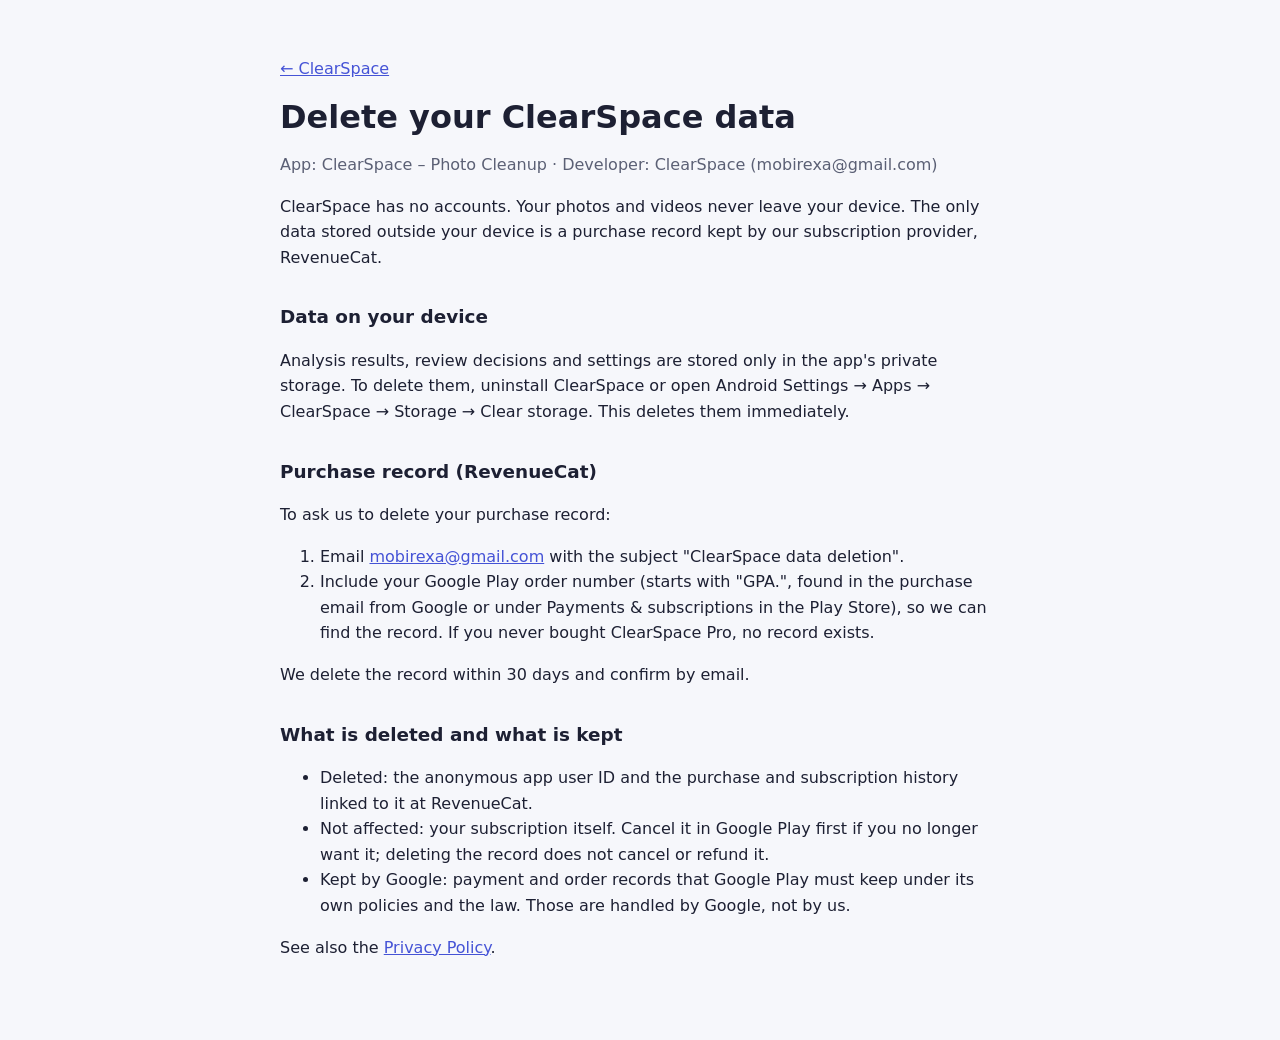
==== delete.html @ 15d2f9f1 "Add data deletion page Co-Authored-By: Claude Opus 5.5 <noreply@anthropic.com>" ====
<!doctype html>
<html lang="en">
<head>
<meta charset="utf-8">
<meta name="viewport" content="width=device-width, initial-scale=1">
<title>ClearSpace Data Deletion</title>
<style>
  :root { --bg: #f6f7fb; --ink: #1d2033; --muted: #5b6075; --accent: #4553d6; }
  @media (prefers-color-scheme: dark) { :root { --bg: #14151d; --ink: #eceef8; --muted: #a3a8bd; --accent: #a8b2ff; } }
  body { margin: 0; background: var(--bg); color: var(--ink); font: 16px/1.6 system-ui, -apple-system, "Segoe UI", Roboto, sans-serif; }
  main { max-width: 720px; margin: 0 auto; padding: 40px 20px 64px; }
  h1 { font-size: 2rem; line-height: 1.2; margin: 0 0 4px; }
  h2 { font-size: 1.15rem; margin: 32px 0 8px; }
  p, li { color: var(--ink); }
  .muted { color: var(--muted); }
  a { color: var(--accent); }
</style>
</head>
<body>
<main>
<p><a href="./">← ClearSpace</a></p>
<h1>Delete your ClearSpace data</h1>
<p class="muted">App: ClearSpace – Photo Cleanup · Developer: ClearSpace (mobirexa@gmail.com)</p>

<p>ClearSpace has no accounts. Your photos and videos never leave your device. The only data stored outside your device is a purchase record kept by our subscription provider, RevenueCat.</p>

<h2>Data on your device</h2>
<p>Analysis results, review decisions and settings are stored only in the app's private storage. To delete them, uninstall ClearSpace or open Android Settings → Apps → ClearSpace → Storage → Clear storage. This deletes them immediately.</p>

<h2>Purchase record (RevenueCat)</h2>
<p>To ask us to delete your purchase record:</p>
<ol>
  <li>Email <a href="mailto:mobirexa@gmail.com?subject=ClearSpace%20data%20deletion">mobirexa@gmail.com</a> with the subject "ClearSpace data deletion".</li>
  <li>Include your Google Play order number (starts with "GPA.", found in the purchase email from Google or under Payments &amp; subscriptions in the Play Store), so we can find the record. If you never bought ClearSpace Pro, no record exists.</li>
</ol>
<p>We delete the record within 30 days and confirm by email.</p>

<h2>What is deleted and what is kept</h2>
<ul>
  <li>Deleted: the anonymous app user ID and the purchase and subscription history linked to it at RevenueCat.</li>
  <li>Not affected: your subscription itself. Cancel it in Google Play first if you no longer want it; deleting the record does not cancel or refund it.</li>
  <li>Kept by Google: payment and order records that Google Play must keep under its own policies and the law. Those are handled by Google, not by us.</li>
</ul>

<p>See also the <a href="privacy.html">Privacy Policy</a>.</p>
</main>
</body>
</html>
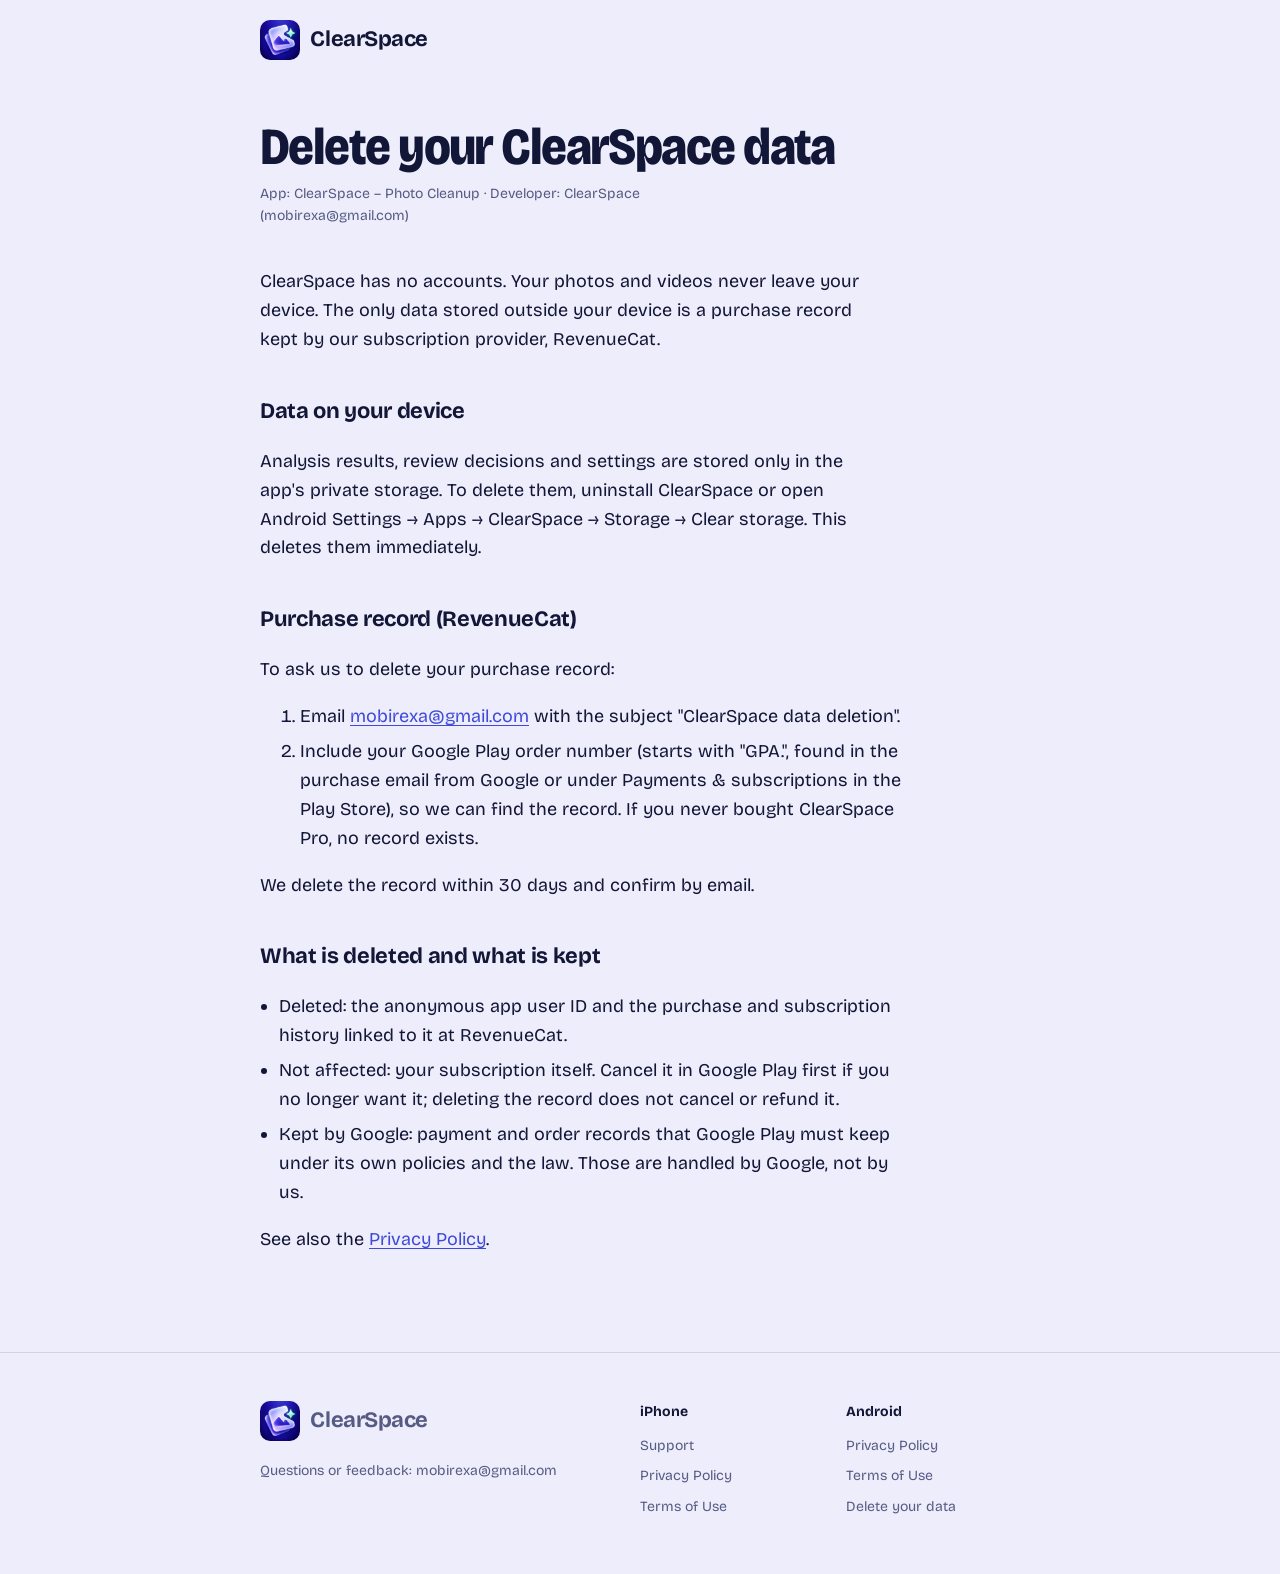
==== commit e60b4428: "Redesign the site as one landing page for iPhone and Android - New landing page: tidy-up hero (a sca" ====
--- a/delete.html
+++ b/delete.html
@@ -4,23 +4,22 @@
 <meta charset="utf-8">
 <meta name="viewport" content="width=device-width, initial-scale=1">
 <title>ClearSpace Data Deletion</title>
-<style>
-  :root { --bg: #f6f7fb; --ink: #1d2033; --muted: #5b6075; --accent: #4553d6; }
-  @media (prefers-color-scheme: dark) { :root { --bg: #14151d; --ink: #eceef8; --muted: #a3a8bd; --accent: #a8b2ff; } }
-  body { margin: 0; background: var(--bg); color: var(--ink); font: 16px/1.6 system-ui, -apple-system, "Segoe UI", Roboto, sans-serif; }
-  main { max-width: 720px; margin: 0 auto; padding: 40px 20px 64px; }
-  h1 { font-size: 2rem; line-height: 1.2; margin: 0 0 4px; }
-  h2 { font-size: 1.15rem; margin: 32px 0 8px; }
-  p, li { color: var(--ink); }
-  .muted { color: var(--muted); }
-  a { color: var(--accent); }
-</style>
+<link rel="icon" href="img/icon.png">
+<link rel="preconnect" href="https://fonts.googleapis.com">
+<link rel="preconnect" href="https://fonts.gstatic.com" crossorigin>
+<link rel="stylesheet" href="https://fonts.googleapis.com/css2?family=Bricolage+Grotesque:opsz,wdth,wght@12..96,75..100,400..800&display=swap">
+<link rel="stylesheet" href="assets/site.css">
 </head>
 <body>
-<main>
-<p><a href="./">← ClearSpace</a></p>
+<header class="site-header">
+  <div class="wrap">
+    <a class="brand" href="./"><img src="img/icon.png" alt="" width="40" height="40">ClearSpace</a>
+  </div>
+</header>
+<main class="doc">
+<div class="wrap">
 <h1>Delete your ClearSpace data</h1>
-<p class="muted">App: ClearSpace – Photo Cleanup · Developer: ClearSpace (mobirexa@gmail.com)</p>
+<p class="meta">App: ClearSpace – Photo Cleanup · Developer: ClearSpace (mobirexa@gmail.com)</p>
 
 <p>ClearSpace has no accounts. Your photos and videos never leave your device. The only data stored outside your device is a purchase record kept by our subscription provider, RevenueCat.</p>
 
@@ -43,6 +42,31 @@
 </ul>
 
 <p>See also the <a href="privacy.html">Privacy Policy</a>.</p>
+</div>
 </main>
+<footer class="site-footer">
+  <div class="wrap">
+    <div class="about">
+      <a class="brand" href="./"><img src="img/icon.png" alt="" width="40" height="40">ClearSpace</a>
+      <p>Questions or feedback: <a href="mailto:mobirexa@gmail.com">mobirexa@gmail.com</a></p>
+    </div>
+    <div>
+      <h2>iPhone</h2>
+      <ul>
+        <li><a href="ios/support.html">Support</a></li>
+        <li><a href="ios/privacy.html">Privacy Policy</a></li>
+        <li><a href="https://www.apple.com/legal/internet-services/itunes/dev/stdeula/">Terms of Use</a></li>
+      </ul>
+    </div>
+    <div>
+      <h2>Android</h2>
+      <ul>
+        <li><a href="privacy.html">Privacy Policy</a></li>
+        <li><a href="terms.html">Terms of Use</a></li>
+        <li><a href="delete.html">Delete your data</a></li>
+      </ul>
+    </div>
+  </div>
+</footer>
 </body>
 </html>
--- a/assets/site.css
+++ b/assets/site.css
@@ -0,0 +1,295 @@
+/* ClearSpace site: shared tokens, landing page and policy pages. */
+:root {
+  --paper: #eeedfb;
+  --surface: #ffffff;
+  --ink: #121637;
+  --muted: #565b83;
+  --indigo: #3f4bd8;
+  --lilac: #c9c3ff;
+  --mint: #9ef0d2;
+  --mint-ink: #0d5a43;
+  --line: rgba(18, 22, 55, 0.12);
+  --band: #121637;
+  --band-ink: #eceeff;
+  --radius-photo: 18px;
+  --radius-phone: 44px;
+  --measure: 34em;
+  --step--1: 0.875rem;
+  --step-0: 1.125rem;
+  --step-1: 1.375rem;
+  --step-2: 1.875rem;
+  --step-3: clamp(2.25rem, 1.6rem + 2.6vw, 3.25rem);
+  --step-4: clamp(2.75rem, 1.7rem + 4.6vw, 5.25rem);
+  color-scheme: light dark;
+}
+
+@media (prefers-color-scheme: dark) {
+  :root {
+    --paper: #0d1030;
+    --surface: #171b44;
+    --ink: #eceeff;
+    --muted: #a7abd0;
+    --indigo: #a9b1ff;
+    --lilac: #3a3f86;
+    --mint-ink: #9ef0d2;
+    --line: rgba(236, 238, 255, 0.14);
+    --band: #1a1f57;
+  }
+}
+
+*, *::before, *::after { box-sizing: border-box; }
+
+html { -webkit-text-size-adjust: 100%; scroll-behavior: smooth; }
+@media (prefers-reduced-motion: reduce) { html { scroll-behavior: auto; } }
+
+body {
+  margin: 0;
+  background: var(--paper);
+  color: var(--ink);
+  font: 400 var(--step-0)/1.6 "Bricolage Grotesque", system-ui, -apple-system, "Segoe UI", sans-serif;
+  font-optical-sizing: auto;
+}
+
+img { display: block; max-width: 100%; }
+h1, h2, h3, .finds p { text-wrap: balance; }
+a { color: var(--indigo); text-underline-offset: 0.18em; }
+a:focus-visible, summary:focus-visible, button:focus-visible {
+  outline: 3px solid var(--indigo);
+  outline-offset: 3px;
+  border-radius: 6px;
+}
+
+.wrap { width: min(1160px, 100% - 2.5rem); margin-inline: auto; }
+
+/* Header */
+.site-header { padding-block: 1.25rem; }
+.site-header .wrap { display: flex; align-items: center; justify-content: space-between; gap: 1rem; }
+.brand {
+  display: inline-flex; align-items: center; gap: 0.65rem;
+  color: var(--ink); text-decoration: none;
+  font-weight: 700; font-size: var(--step-1); letter-spacing: -0.02em;
+}
+.brand img { width: 40px; height: 40px; border-radius: 10px; }
+.site-nav { display: flex; gap: 1.5rem; font-size: var(--step--1); font-weight: 500; }
+.site-nav a { color: var(--muted); text-decoration: none; }
+.site-nav a:hover { color: var(--ink); }
+@media (max-width: 560px) { .site-nav { display: none; } }
+
+/* Hero */
+.hero { padding-block: clamp(2rem, 6vw, 5rem) clamp(3rem, 8vw, 6rem); }
+.hero .wrap { display: grid; grid-template-columns: 1.05fr 1fr; gap: clamp(2rem, 5vw, 5rem); align-items: center; }
+@media (max-width: 880px) { .hero .wrap { grid-template-columns: 1fr; } }
+
+.hero h1 {
+  margin: 0 0 1.5rem;
+  font-size: var(--step-4);
+  font-weight: 750;
+  font-variation-settings: "wdth" 92;
+  line-height: 1;
+  letter-spacing: -0.022em;
+  max-width: 12ch;
+}
+.hero .lede { margin: 0 0 2rem; max-width: 30em; color: var(--muted); font-size: var(--step-1); line-height: 1.5; }
+
+.stores { display: flex; flex-wrap: wrap; align-items: center; gap: 1rem 1.25rem; }
+.store img { height: 54px; width: auto; }
+.store-soon { display: inline-flex; align-items: center; gap: 0.75rem; }
+.store-soon img { opacity: 0.45; filter: grayscale(1); }
+.store-soon span { font-size: var(--step--1); color: var(--muted); }
+
+/* The tidy-up: a scattered pile settles into a grid; two copies drop out, one photo is kept. */
+.tidy {
+  position: relative;
+  aspect-ratio: 1;
+  max-width: 500px;
+  width: 100%;
+  justify-self: center;
+}
+.tidy figure { margin: 0; }
+.tile {
+  position: absolute;
+  width: 31.5%;
+  aspect-ratio: 1;
+  border-radius: var(--radius-photo);
+  overflow: hidden;
+  box-shadow: 0 1px 0 rgba(255, 255, 255, 0.6) inset, 0 18px 40px -18px rgba(18, 22, 55, 0.45);
+  background: var(--lilac);
+  /* Final, sorted position */
+  left: calc(var(--col) * 34.25%);
+  top: calc(var(--row) * 34.25%);
+  transform: none;
+  opacity: 1;
+}
+.tile img { width: 100%; height: 100%; object-fit: cover; }
+.tile.kept { outline: 4px solid var(--mint); outline-offset: -4px; }
+.tile.kept::after {
+  content: "";
+  position: absolute; right: 8px; top: 8px;
+  width: 28px; height: 28px; border-radius: 50%;
+  background: var(--mint) url("data:image/svg+xml,%3Csvg xmlns='http://www.w3.org/2000/svg' viewBox='0 0 24 24' fill='none' stroke='%230d5a43' stroke-width='3' stroke-linecap='round' stroke-linejoin='round'%3E%3Cpath d='M5 12.5l4.5 4.5L19 7.5'/%3E%3C/svg%3E") center / 16px no-repeat;
+}
+.tile.copy { opacity: 0; transform: scale(0.6); }
+
+@media (prefers-reduced-motion: no-preference) {
+  .tidy.play .tile {
+    animation: settle 1.4s cubic-bezier(0.2, 0.8, 0.2, 1) both;
+    animation-delay: calc(0.25s + var(--i) * 0.05s);
+  }
+  .tidy.play .tile.copy { animation: settle 1.4s cubic-bezier(0.2, 0.8, 0.2, 1) both, dropout 0.5s ease-in 1.9s both; }
+  .tidy.play .tile.kept::after { animation: pop 0.45s cubic-bezier(0.3, 1.6, 0.5, 1) 2.2s both; }
+  .tidy.play .tile.kept { animation: settle 1.4s cubic-bezier(0.2, 0.8, 0.2, 1) both, ring 0.4s ease-out 2.1s both; animation-delay: calc(0.25s + var(--i) * 0.05s), 2.1s; }
+}
+@keyframes settle {
+  from {
+    left: var(--sx); top: var(--sy);
+    transform: rotate(var(--sr));
+  }
+}
+@keyframes dropout { to { opacity: 0; transform: scale(0.6); } }
+@keyframes ring { from { outline-color: transparent; } }
+@keyframes pop { from { transform: scale(0); } }
+@media (prefers-reduced-motion: no-preference) {
+  .tidy.play .tile.copy { opacity: 1; transform: none; }
+}
+.tidy figcaption {
+  position: absolute; left: 0; right: 0; bottom: -2.25rem;
+  text-align: center; font-size: var(--step--1); color: var(--muted);
+}
+
+/* What it finds: a sentence with the photos in it */
+.finds { padding-block: clamp(3rem, 8vw, 6rem); border-top: 1px solid var(--line); }
+.finds p {
+  margin: 0;
+  max-width: 24em;
+  font-size: var(--step-3);
+  font-weight: 600;
+  line-height: 1.35;
+  letter-spacing: -0.02em;
+}
+.finds .chip {
+  display: inline-block;
+  width: 1.7em; height: 1.2em;
+  margin-inline: 0.12em 0.18em;
+  vertical-align: -0.16em;
+  border-radius: 0.28em;
+  object-fit: cover;
+  box-shadow: 0 6px 16px -8px rgba(18, 22, 55, 0.5);
+}
+.finds .soft { color: var(--muted); }
+/* Keeps each photo with its word and comma on one line. */
+.finds .nb { white-space: nowrap; }
+
+/* Steps: scan, review, confirm */
+.steps { padding-block: clamp(3rem, 8vw, 6rem); }
+.steps h2, .privacy h2, .faq h2, .more h2 {
+  margin: 0 0 2.5rem;
+  font-size: var(--step-3);
+  font-weight: 750;
+  font-variation-settings: "wdth" 92;
+  line-height: 1.05;
+  letter-spacing: -0.02em;
+  max-width: 18ch;
+}
+.step-list {
+  list-style: none; margin: 0; padding: 0;
+  display: grid; grid-template-columns: repeat(3, 1fr); gap: clamp(1.5rem, 4vw, 3.5rem);
+  counter-reset: step;
+}
+@media (max-width: 880px) { .step-list { grid-template-columns: 1fr; max-width: 360px; } }
+.step-list li { counter-increment: step; }
+.phone {
+  max-width: 250px;
+  margin: 0 0 1.5rem;
+  padding: 10px;
+  background: #090b16;
+  border-radius: var(--radius-phone);
+  box-shadow: 0 30px 60px -30px rgba(18, 22, 55, 0.6);
+}
+.phone img { width: 100%; border-radius: calc(var(--radius-phone) - 10px); }
+.step-list h3 {
+  display: flex; align-items: baseline; gap: 0.6rem;
+  margin: 0 0 0.4rem;
+  font-size: var(--step-1); font-weight: 700; letter-spacing: -0.015em;
+}
+.step-list h3::before {
+  content: counter(step);
+  display: inline-grid; place-items: center;
+  width: 1.7rem; height: 1.7rem; flex: none;
+  border-radius: 50%;
+  background: var(--ink); color: var(--paper);
+  font-size: var(--step--1); font-weight: 700;
+  transform: translateY(-0.1rem);
+}
+.step-list p { margin: 0; color: var(--muted); max-width: var(--measure); }
+
+/* More tools */
+.more { padding-block: clamp(3rem, 8vw, 5rem); border-top: 1px solid var(--line); }
+.more dl { margin: 0; display: grid; grid-template-columns: repeat(2, minmax(0, 1fr)); gap: 2rem clamp(2rem, 5vw, 4rem); max-width: 900px; }
+@media (max-width: 680px) { .more dl { grid-template-columns: 1fr; } }
+.more dt { font-weight: 700; font-size: var(--step-1); letter-spacing: -0.015em; margin-bottom: 0.25rem; }
+.more dd { margin: 0; color: var(--muted); max-width: var(--measure); }
+
+/* Privacy band */
+.privacy { background: var(--band); color: var(--band-ink); padding-block: clamp(3.5rem, 9vw, 7rem); }
+.privacy h2 { color: var(--band-ink); max-width: 14ch; }
+.privacy ul {
+  list-style: none; margin: 0 0 2.5rem; padding: 0;
+  display: grid; grid-template-columns: repeat(2, minmax(0, 1fr)); gap: 1.25rem 3rem; max-width: 900px;
+}
+@media (max-width: 680px) { .privacy ul { grid-template-columns: 1fr; } }
+.privacy li { padding-left: 2.1rem; position: relative; font-size: var(--step-1); line-height: 1.4; }
+.privacy li::before {
+  content: ""; position: absolute; left: 0; top: 0.2em;
+  width: 1.3rem; height: 1.3rem; border-radius: 50%;
+  background: var(--mint) url("data:image/svg+xml,%3Csvg xmlns='http://www.w3.org/2000/svg' viewBox='0 0 24 24' fill='none' stroke='%230d5a43' stroke-width='3.2' stroke-linecap='round' stroke-linejoin='round'%3E%3Cpath d='M5 12.5l4.5 4.5L19 7.5'/%3E%3C/svg%3E") center / 0.8rem no-repeat;
+}
+.privacy p { margin: 0; color: rgba(236, 238, 255, 0.75); }
+.privacy a { color: var(--mint); }
+
+/* FAQ */
+.faq { padding-block: clamp(3.5rem, 9vw, 6rem); }
+.faq details { border-top: 1px solid var(--line); max-width: 780px; }
+.faq details:last-of-type { border-bottom: 1px solid var(--line); }
+.faq summary {
+  cursor: pointer; list-style: none;
+  display: flex; justify-content: space-between; gap: 1rem;
+  padding-block: 1.25rem;
+  font-weight: 600; font-size: var(--step-1); letter-spacing: -0.01em;
+}
+.faq summary::-webkit-details-marker { display: none; }
+.faq summary::after {
+  content: ""; flex: none; width: 0.9rem; height: 0.9rem; margin-top: 0.45rem;
+  border-right: 2.5px solid var(--muted); border-bottom: 2.5px solid var(--muted);
+  transform: rotate(45deg); transition: transform 0.2s ease;
+}
+.faq details[open] summary::after { transform: rotate(225deg); margin-top: 0.75rem; }
+@media (prefers-reduced-motion: reduce) { .faq summary::after { transition: none; } }
+.faq details p { margin: 0 0 1.5rem; color: var(--muted); max-width: var(--measure); }
+
+/* Footer */
+.site-footer { border-top: 1px solid var(--line); padding-block: 3rem 3.5rem; font-size: var(--step--1); }
+.site-footer .wrap { display: grid; grid-template-columns: 2fr 1fr 1fr; gap: 2rem; }
+@media (max-width: 680px) { .site-footer .wrap { grid-template-columns: 1fr 1fr; } .site-footer .about { grid-column: 1 / -1; } }
+.site-footer h2 { margin: 0 0 0.75rem; font-size: var(--step--1); font-weight: 700; }
+.site-footer ul { list-style: none; margin: 0; padding: 0; display: grid; gap: 0.5rem; }
+.site-footer a { color: var(--muted); text-decoration: none; }
+.site-footer a:hover { color: var(--ink); text-decoration: underline; }
+.site-footer .about p { margin: 0.75rem 0 0; color: var(--muted); max-width: 26em; }
+
+/* Policy and support pages */
+.doc { padding-block: 1rem 5rem; }
+.doc .wrap { max-width: 760px; }
+.doc h1 {
+  margin: 1.5rem 0 0.5rem;
+  font-size: var(--step-3); font-weight: 800; font-variation-settings: "wdth" 88;
+  line-height: 1.05; letter-spacing: -0.03em;
+}
+.doc .meta { margin: 0 0 2.5rem; color: var(--muted); font-size: var(--step--1); }
+.doc h2 { margin: 2.5rem 0 0.6rem; font-size: var(--step-1); font-weight: 700; letter-spacing: -0.015em; }
+.doc p, .doc li { max-width: var(--measure); }
+.doc ul { padding-left: 1.2rem; }
+.doc li { margin-bottom: 0.4rem; }
+.doc .muted { color: var(--muted); }
+
+/* Policy pages: align the header with the text column. */
+.site-header:has(+ .doc) .wrap, .doc + .site-footer .wrap { max-width: 760px; }
